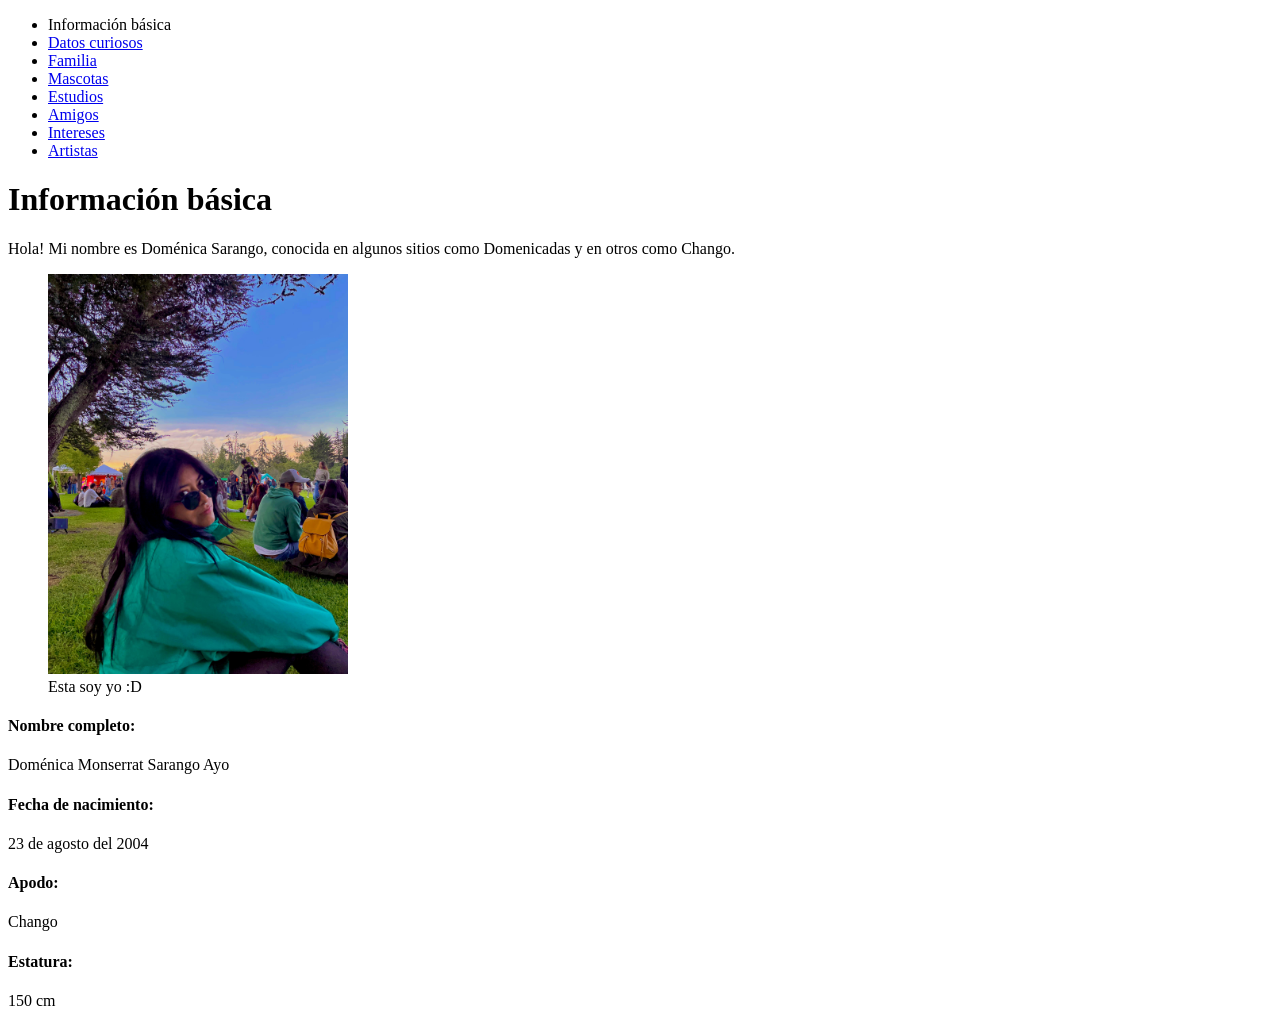
==== index.html @ f3db7be7 "Actualización Datos Personales" ====
<!DOCTYPE html>
<html>
    <head>
     <meta charset="UTF-8">
     <meta name="viewport" content="width=device-width; initial-scale=1.0">
     <title>Blog personal</title>
    </head>
    <body>
       <nav>
          <ul>
            <li> <a>Información básica</a></li>
            <li> <a href="datos_curiosos.html">Datos curiosos</a></li>
            <li> <a href="familia.html">Familia</a></li>
            <li> <a href="mascotas.html">Mascotas</a></li>
            <li> <a href="estudios.html">Estudios</a></li>
            <li> <a href="amigos.html">Amigos</a></li>
            <li> <a href="intereses.html">Intereses</a></li>
            <li> <a href="artistas.html">Artistas</a></li>
          </ul>
       </nav>
      <h1>Información básica</h1>
      <p> Hola! Mi nombre es Doménica Sarango, conocida
          en algunos sitios como Domenicadas y en otros como Chango.</p>
          <figure>
          <img src="imagenes/yo.jpeg" alt="Foto de Doménica" width="300">
           <figcaption>Esta soy yo :D</figcaption>
           </figure>
      <h4>Nombre completo:</h4>
      <p> Doménica Monserrat Sarango Ayo</p>
      <h4>Fecha de nacimiento:</h4>
      <p> 23 de agosto del 2004</p>
      <h4>Apodo:</h4>
      <p> Chango</p>
      <h4>Estatura:</h4>
      <p> 150 cm</p>
    </body>
</html>
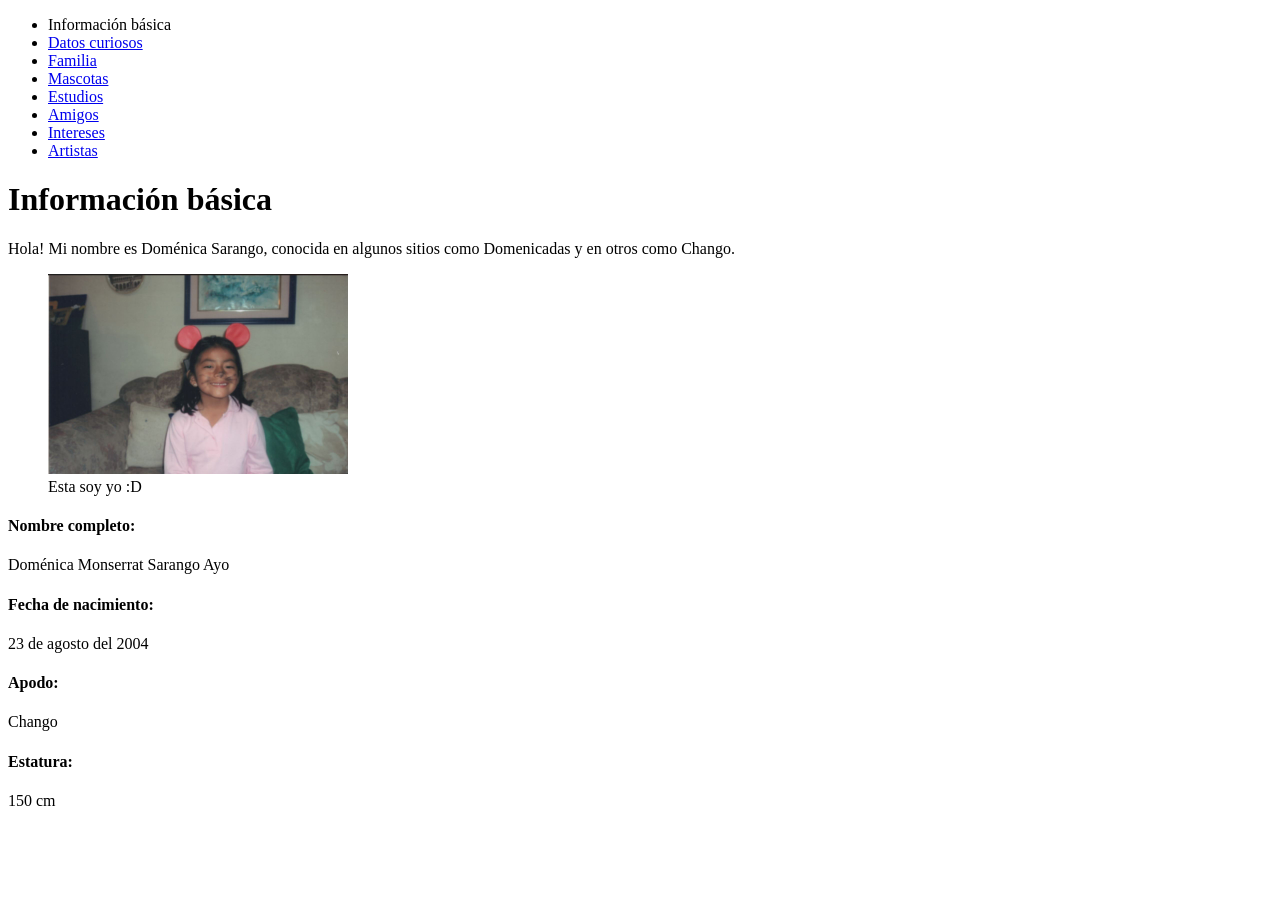
==== commit b2ce320f: "Actualización datos curiosos y familia" ====
--- a/index.html
+++ b/index.html
@@ -22,7 +22,7 @@
       <p> Hola! Mi nombre es Doménica Sarango, conocida
           en algunos sitios como Domenicadas y en otros como Chango.</p>
           <figure>
-          <img src="imagenes/yo.jpeg" alt="Foto de Doménica" width="300">
+          <img src="imagenes/raton.jpg" alt="Foto de Doménica" width="300">
            <figcaption>Esta soy yo :D</figcaption>
            </figure>
       <h4>Nombre completo:</h4>
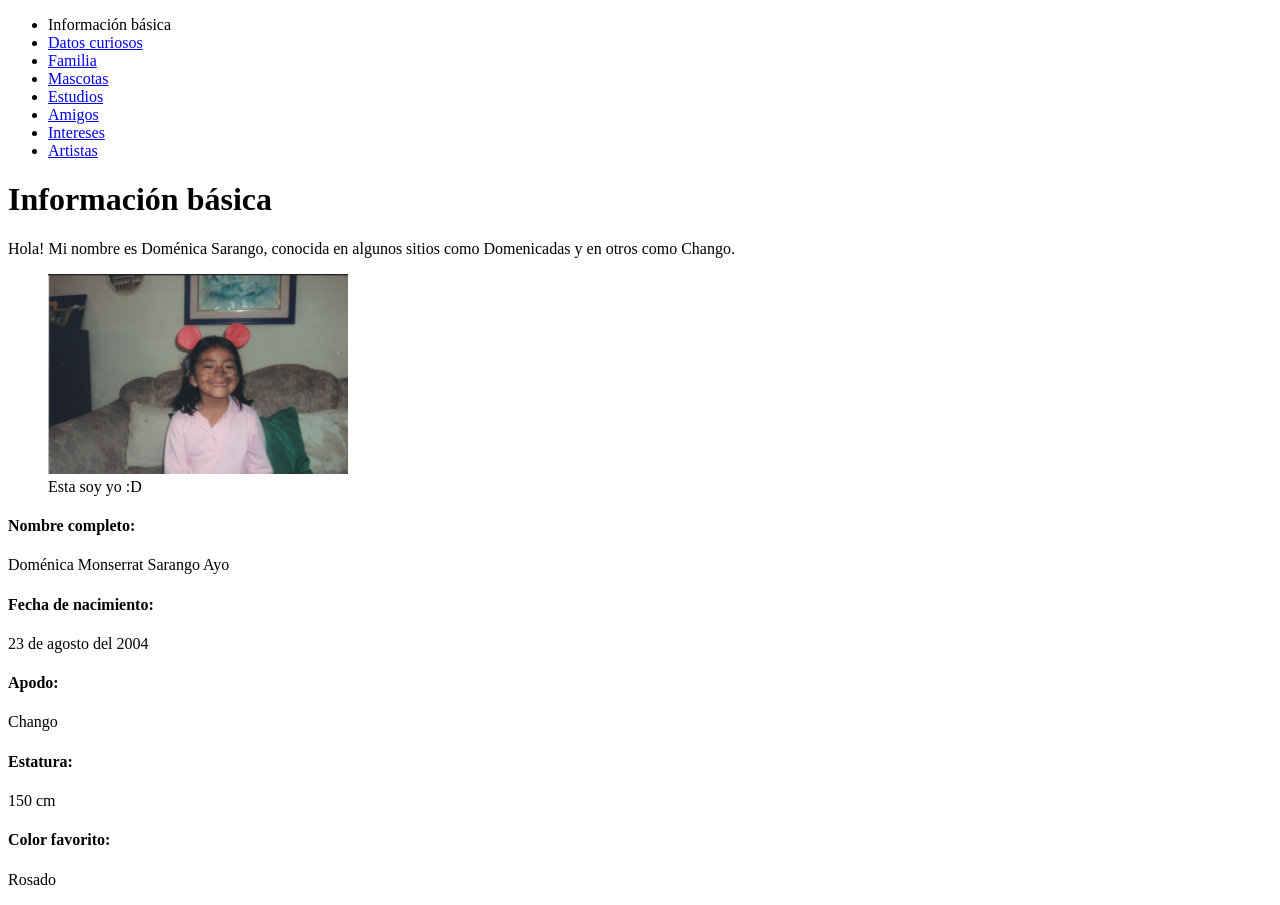
==== commit 41765290: "Actualización gustos e intereses" ====
--- a/index.html
+++ b/index.html
@@ -33,5 +33,7 @@
       <p> Chango</p>
       <h4>Estatura:</h4>
       <p> 150 cm</p>
+      <h4>Color favorito:</h4>
+      <p> Rosado</p>
     </body>
 </html>
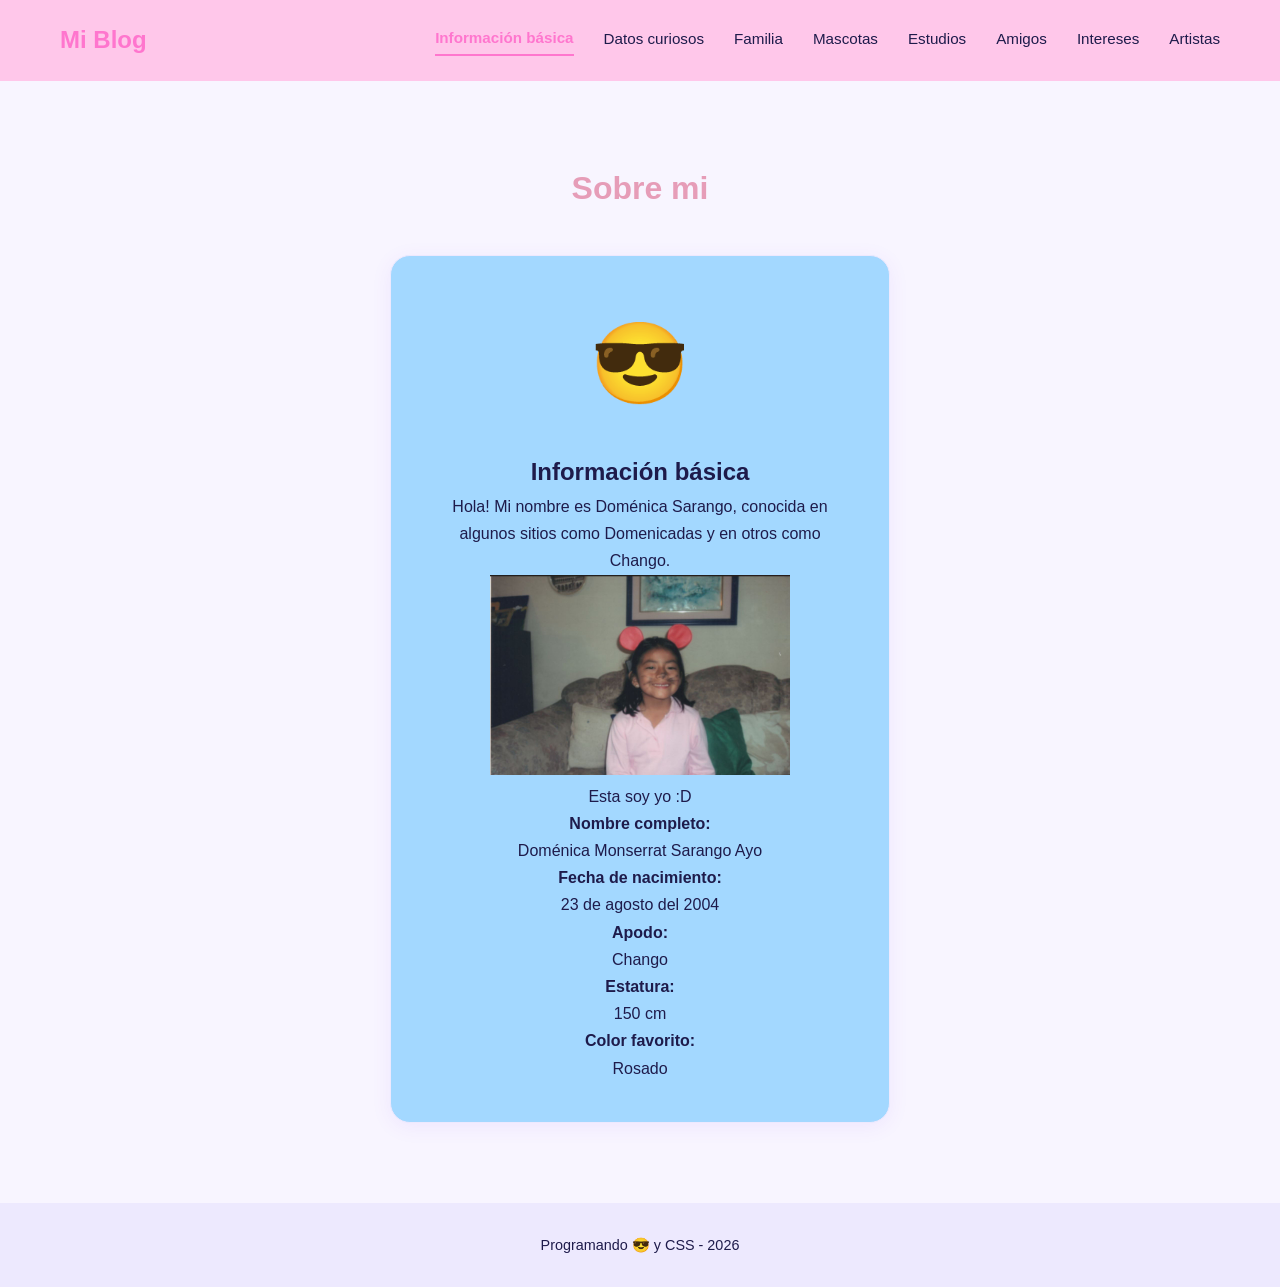
==== commit 5f1b2e3c: "Actualización estilos CSS" ====
--- a/index.html
+++ b/index.html
@@ -4,11 +4,13 @@
      <meta charset="UTF-8">
      <meta name="viewport" content="width=device-width; initial-scale=1.0">
      <title>Blog personal</title>
+     <link rel="stylesheet" href="estilos.css">
     </head>
     <body>
        <nav>
+        <span class="logo">Mi Blog</span>
           <ul>
-            <li> <a>Información básica</a></li>
+            <a href="#" class="activo">Información básica</a>
             <li> <a href="datos_curiosos.html">Datos curiosos</a></li>
             <li> <a href="familia.html">Familia</a></li>
             <li> <a href="mascotas.html">Mascotas</a></li>
@@ -18,7 +20,12 @@
             <li> <a href="artistas.html">Artistas</a></li>
           </ul>
        </nav>
-      <h1>Información básica</h1>
+       
+        <section id="sobre-mi">
+            <h2>Sobre mi</h2>
+            <div class="perfil">
+                <div class="avatar">😎</div>
+                <h1>Información básica</h1>
       <p> Hola! Mi nombre es Doménica Sarango, conocida
           en algunos sitios como Domenicadas y en otros como Chango.</p>
           <figure>
@@ -35,5 +42,11 @@
       <p> 150 cm</p>
       <h4>Color favorito:</h4>
       <p> Rosado</p>
+            </div>
+        </section>
+      
+    <footer>
+            <p>Programando 😎 y CSS - 2026</p>
+        </footer> 
     </body>
 </html>
--- a/estilos.css
+++ b/estilos.css
@@ -0,0 +1,154 @@
+/* VARIABLES - Paleta de colores del sitio */
+:root {
+    --color-fondo: #f8f5ff;
+    --color-primario: #FF76CE;
+    --color-secundario: #E69DB8;
+    --color-texto: #1e1b4b;
+    --color-tarjeta: #A3D8FF;
+    --fuente: 'Segoe UI', sans-serif;
+}
+
+/* RESET - Borrar estilos por defecto del navegadores */ 
+* {
+    margin: 0;
+    padding: 0;
+    box-sizing: border-box;
+    scroll-behavior: smooth;    
+}
+
+body {
+    background-color: var(--color-fondo);
+    color: var(--color-texto);
+    font-family: var(--fuente);
+    line-height: 1.7;
+}
+
+/* NAVEGACION */
+nav{
+    display: flex;
+    justify-content: space-between;
+    align-items: center;
+    padding: 20px 60px;
+    background-color: #FFC7EA;
+    box-shadow: 0 2px 12px rgba(0, 0, 0, 0, 0.08);
+    position: sticky;
+    top: 0;
+}
+
+.logo {
+    font-size: 1.5rem;
+    font-weight: bold;
+    color: var(--color-primario);
+}
+
+nav ul {
+    list-style: none;
+    display: flex;
+    gap: 30px;
+}
+
+nav a {
+    color: var(--color-texto);
+    text-decoration: none;
+    font-size: 0.95rem;
+}
+
+nav a:hover {
+    color: var(--color-secundario);
+}
+
+nav a.activo {
+    color: var(--color-primario);
+    font-weight: bold;
+    border-bottom: 2px solid var(--color-primario);
+    padding-bottom: 3px;
+}
+
+/* ===================================================
+    SECCION FOOTER
+   =================================================== */
+
+footer{
+    text-align: center;
+    padding: 30px;
+    background-color: #ede9fe;
+    font-size: 0.9rem;
+}
+
+/* ===================================================
+    SECCION INICIO
+   =================================================== */
+
+#inicio {
+    min-height: 90vh;
+    display: flex;
+    flex-direction: column;
+    justify-content: center;
+    align-items: center;
+    text-align: center;
+    padding: 40px;
+}
+
+#inicio h1 {
+    font-size: 3rem;
+    margin-bottom: 20px;
+}
+
+.nombre {
+    color: var(--color-primario);
+}
+
+#inicio p{
+    font-size: 1.2rem;
+    max-width: 600px;
+    margin-bottom: 30px;
+    color: #4b5563;
+}
+
+.boton {
+    background-color: var(--color-primario);
+    color: white;
+    padding: 12px 30px;
+    border-radius: 30px;
+    text-decoration: none;
+    font-weight: bold;
+}
+
+.boton:hover{
+    background-color: var(--color-secundario);
+}
+
+/* ===================================================
+    SECCION SOBRE MI
+   =================================================== */
+
+#sobre-mi {
+    padding: 80px 60px;
+    text-align: center;
+}
+
+#sobre-mi h2 {
+    font-size: 2rem;
+    color: var(--color-secundario);
+    margin-bottom: 40px;
+}
+
+.perfil{
+    max-width: 500px;
+    margin: 0 auto;
+    background-color: var(--color-tarjeta);
+    padding: 40px;
+    border-radius: 20px;
+    border: 1px solid #ede9fe;
+    box-shadow: 0 4px 20px rgba(124,58,237,0.08);
+}
+
+.avatar {
+    font-size: 5rem;
+    margin-bottom: 20px;
+}
+
+.perfil .p {
+    color:#4b5563;
+    font-size: 1.05rem;
+}
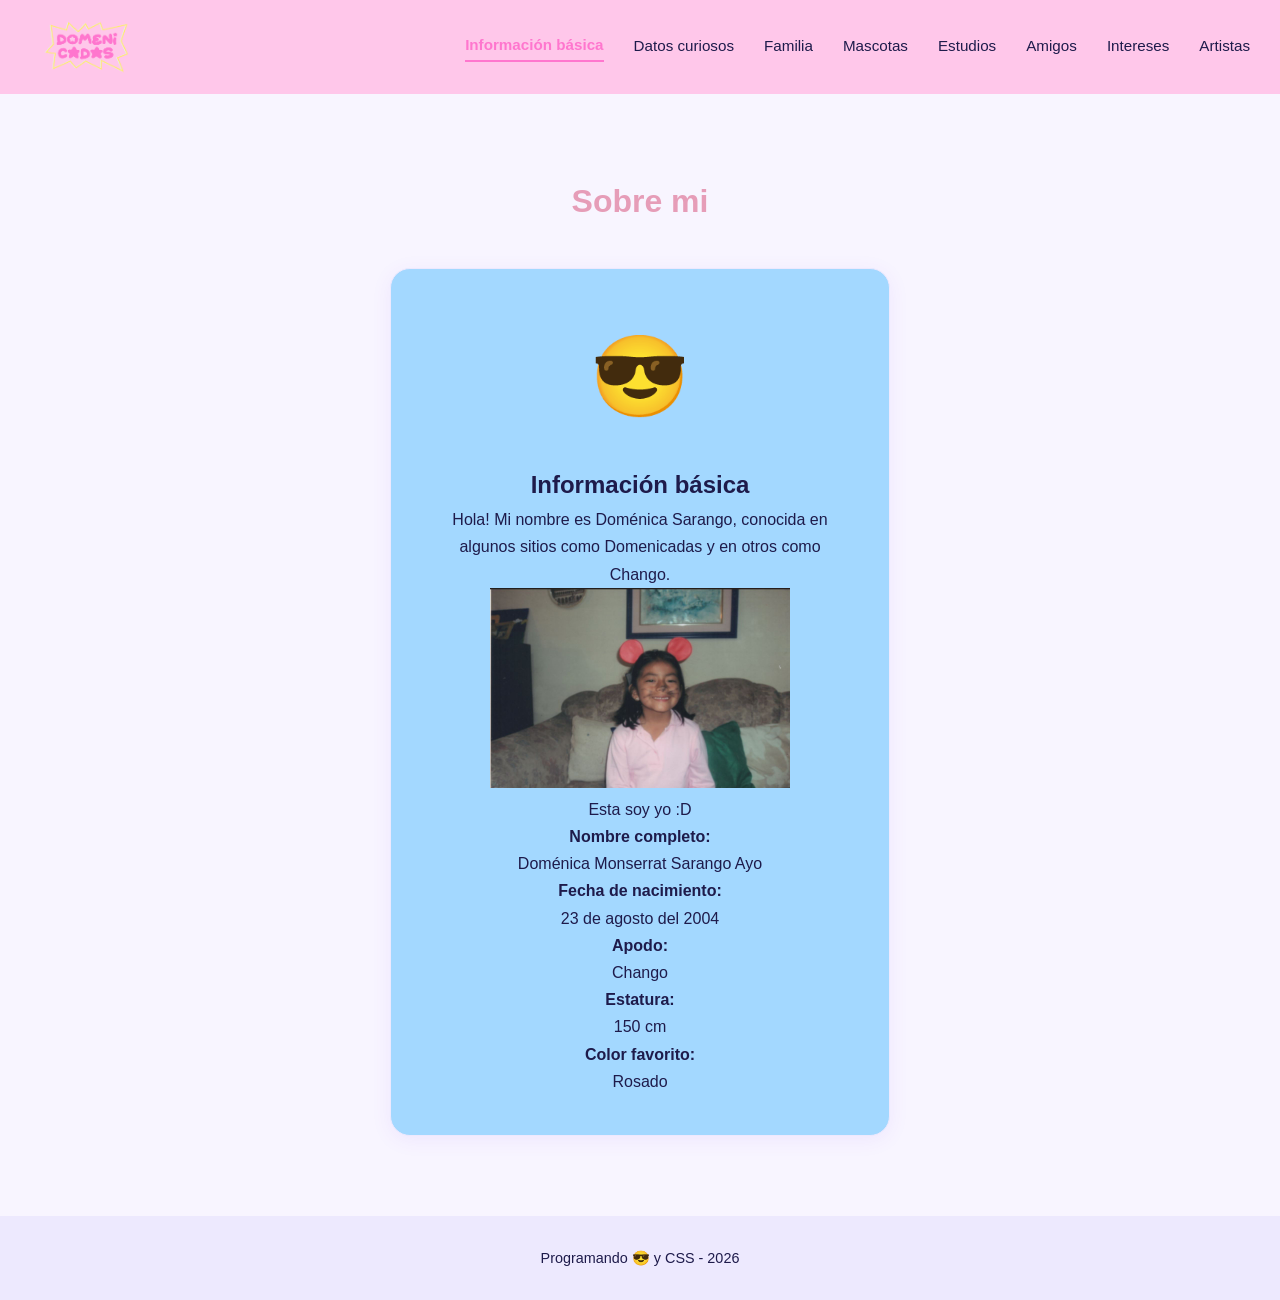
==== commit e8116942: "Actualizacion carrusel" ====
--- a/index.html
+++ b/index.html
@@ -8,7 +8,9 @@
     </head>
     <body>
        <nav>
-        <span class="logo">Mi Blog</span>
+        <a href="principal.html" class="logo">
+        <img src="imagenes/logo.png" alt="Domenicadas">
+        </a>
           <ul>
             <a href="#" class="activo">Información básica</a>
             <li> <a href="datos_curiosos.html">Datos curiosos</a></li>
--- a/estilos.css
+++ b/estilos.css
@@ -28,7 +28,7 @@
     display: flex;
     justify-content: space-between;
     align-items: center;
-    padding: 20px 60px;
+    padding: 20px 30px;
     background-color: #FFC7EA;
     box-shadow: 0 2px 12px rgba(0, 0, 0, 0, 0.08);
     position: sticky;
@@ -36,9 +36,15 @@
 }
 
 .logo {
-    font-size: 1.5rem;
-    font-weight: bold;
-    color: var(--color-primario);
+    display: flex;
+    align-items: center;
+    margin-left: -30px;
+}
+
+.logo img {
+    width: 180px;
+    height: auto;
+    display: block;
 }
 
 nav ul {
@@ -79,14 +85,94 @@
     SECCION INICIO
    =================================================== */
 
+
+
+* {
+    margin: 0;
+    padding: 0;
+    box-sizing: border-box;
+}
+
 #inicio {
-    min-height: 90vh;
-    display: flex;
-    flex-direction: column;
+    min-height: 80vh;
+    width: 100%;
+    position: relative;
+    overflow: hidden;
+
+    display: flex;
     justify-content: center;
     align-items: center;
     text-align: center;
+}
+
+.carrusel-fondo {
+    position: absolute;
+    inset: 0;
+    width: 100%;
+    height: 100%;
+    z-index: 0;
+}
+
+.carrusel-fondo img {
+    position: absolute;
+    inset: 0;
+    width: 100%;
+    height: 100%;
+    object-fit: cover;
+
+    opacity: 0;
+    animation: cambiarFoto 12s infinite;
+}
+
+.carrusel-fondo img:nth-child(1) {
+    animation-delay: 0s;
+}
+
+.carrusel-fondo img:nth-child(2) {
+    animation-delay: 4s;
+}
+
+.carrusel-fondo img:nth-child(3) {
+    animation-delay: 8s;
+}
+
+/* capa rosada encima */
+#inicio::after {
+    content: "";
+    position: absolute;
+    inset: 0;
+    background: rgba(255, 199, 234, 0.55);
+    z-index: 1;
+}
+
+/* texto encima */
+.contenido-inicio {
+    position: relative;
+    z-index: 2;
+    max-width: 900px;
     padding: 40px;
+}
+
+@keyframes cambiarFoto {
+    0% {
+        opacity: 0;
+    }
+
+    8% {
+        opacity: 1;
+    }
+
+    30% {
+        opacity: 1;
+    }
+
+    38% {
+        opacity: 0;
+    }
+
+    100% {
+        opacity: 0;
+    }
 }
 
 #inicio h1 {
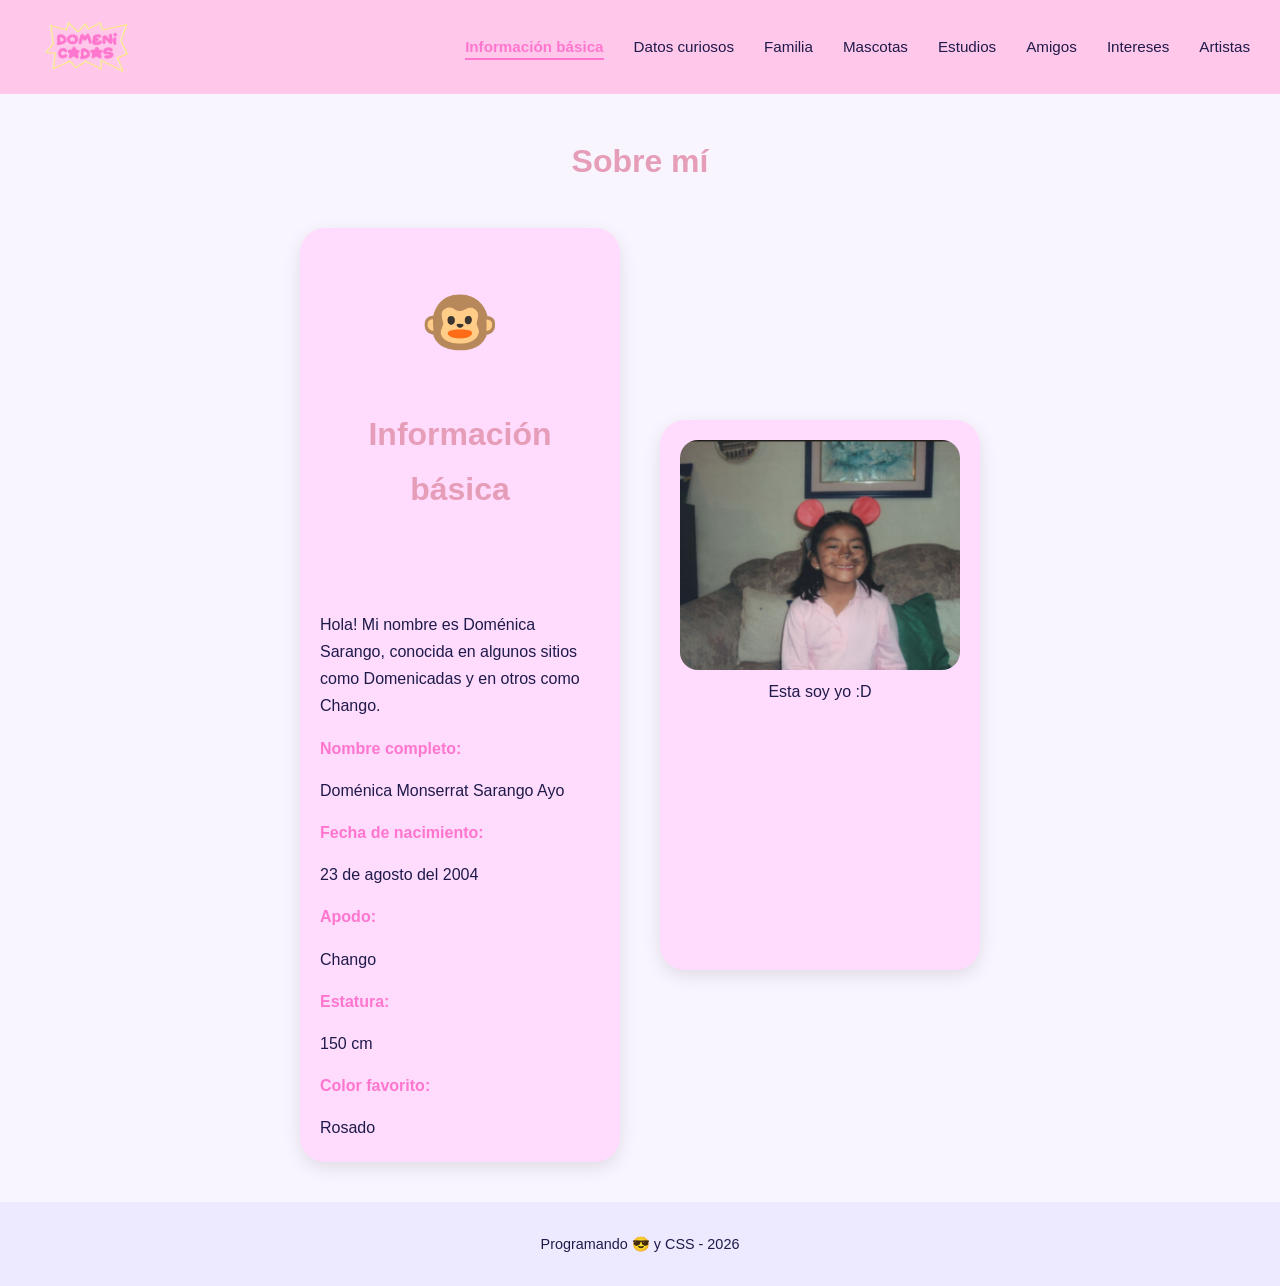
==== commit 2daf9d40: "Actualizacion tarjetas amigos}" ====
--- a/index.html
+++ b/index.html
@@ -12,7 +12,7 @@
         <img src="imagenes/logo.png" alt="Domenicadas">
         </a>
           <ul>
-            <a href="#" class="activo">Información básica</a>
+            <li><a href="#" class="activo">Información básica</a></li>
             <li> <a href="datos_curiosos.html">Datos curiosos</a></li>
             <li> <a href="familia.html">Familia</a></li>
             <li> <a href="mascotas.html">Mascotas</a></li>
@@ -24,28 +24,46 @@
        </nav>
        
         <section id="sobre-mi">
-            <h2>Sobre mi</h2>
-            <div class="perfil">
-                <div class="avatar">😎</div>
-                <h1>Información básica</h1>
-      <p> Hola! Mi nombre es Doménica Sarango, conocida
-          en algunos sitios como Domenicadas y en otros como Chango.</p>
-          <figure>
-          <img src="imagenes/raton.jpg" alt="Foto de Doménica" width="300">
-           <figcaption>Esta soy yo :D</figcaption>
-           </figure>
+  <h2>Sobre mí</h2>
+
+  <div class="perfil">
+
+    <div class="card info-card">
+      <div class="encabezado-card">
+        <div class="avatar">🐵</div>
+        <div class="encabezado-card">
+              <h2>Información básica</h2>
+             </div>
+      </div>
+
+      <p>Hola! Mi nombre es Doménica Sarango, conocida
+      en algunos sitios como Domenicadas y en otros como Chango.</p>
+
       <h4>Nombre completo:</h4>
-      <p> Doménica Monserrat Sarango Ayo</p>
+      <p>Doménica Monserrat Sarango Ayo</p>
+
       <h4>Fecha de nacimiento:</h4>
-      <p> 23 de agosto del 2004</p>
+      <p>23 de agosto del 2004</p>
+
       <h4>Apodo:</h4>
-      <p> Chango</p>
+      <p>Chango</p>
+
       <h4>Estatura:</h4>
-      <p> 150 cm</p>
+      <p>150 cm</p>
+
       <h4>Color favorito:</h4>
-      <p> Rosado</p>
-            </div>
-        </section>
+      <p>Rosado</p>
+    </div>
+
+    <div class="card foto-card">
+      <figure>
+        <img src="imagenes/raton.jpg" alt="Foto de Doménica">
+        <figcaption>Esta soy yo :D</figcaption>
+      </figure>
+    </div>
+
+  </div>
+</section>
       
     <footer>
             <p>Programando 😎 y CSS - 2026</p>
--- a/estilos.css
+++ b/estilos.css
@@ -4,7 +4,7 @@
     --color-primario: #FF76CE;
     --color-secundario: #E69DB8;
     --color-texto: #1e1b4b;
-    --color-tarjeta: #A3D8FF;
+    --color-tarjeta: #FFDBFD;
     --fuente: 'Segoe UI', sans-serif;
 }
 
@@ -33,6 +33,7 @@
     box-shadow: 0 2px 12px rgba(0, 0, 0, 0, 0.08);
     position: sticky;
     top: 0;
+    z-index: 10;
 }
 
 .logo {
@@ -86,12 +87,6 @@
    =================================================== */
 
 
-
-* {
-    margin: 0;
-    padding: 0;
-    box-sizing: border-box;
-}
 
 #inicio {
     min-height: 80vh;
@@ -141,7 +136,7 @@
     content: "";
     position: absolute;
     inset: 0;
-    background: rgba(255, 199, 234, 0.55);
+    background: rgba(255, 199, 233, 0.726);
     z-index: 1;
 }
 
@@ -209,32 +204,128 @@
    =================================================== */
 
 #sobre-mi {
-    padding: 80px 60px;
-    text-align: center;
+    padding: 40px 60px;
+    text-align: center;
+    color:var(--color-primario);
 }
 
 #sobre-mi h2 {
     font-size: 2rem;
     color: var(--color-secundario);
     margin-bottom: 40px;
+    text-align: center;
 }
 
 .perfil{
+  display: flex;
+  gap: 40px;
+  justify-content: center;
+  align-items: center;
+  flex-wrap: wrap;
+}
+
+.card{
+    width: 320px;
+    min-height: 550px;
+    padding: 20px;
+    border-radius: 25px;
+    background: var(--color-tarjeta);
+    box-shadow: 0 6px 18px rgba(0,0,0,0.10);
+    transition: 0.3s ease;
+}
+.info-card{
     max-width: 500px;
+    text-align: left;
+    color: var(--color-texto);
+}
+
+.encabezado-card{
+    padding: 20px;
+    text-align: center;
+    color: var(--color-primario);
+}
+
+.avatar{
+    font-size: 4rem;
+    margin-bottom: 10px;
+}
+
+figcaption{
+    color:var(--color-texto)
+}
+
+.info-card h4{
+    color: var(--color-primario);
+    margin-top: 15px;
+    margin-bottom: 3px;
+}
+
+
+.foto-card img{
+    width: 320px;
+    border-radius: 20px;
+}
+
+/* ===================================================
+    SECCION AMIGOS
+   =================================================== */
+#amigos{
+    padding: 40px;
+}
+
+.titulo-amigos{
+    text-align: center;
+    font-size: 2rem;
+    margin-bottom: 40px;
+    color: var(--color-secundario);
+}
+
+.contenedor-amigos{
+    display: flex;
+    gap: 40px;
+    justify-content: center;
+    align-items: flex-start;
+    flex-wrap: wrap;
+    max-width: 1200px;
     margin: 0 auto;
-    background-color: var(--color-tarjeta);
-    padding: 40px;
-    border-radius: 20px;
-    border: 1px solid #ede9fe;
-    box-shadow: 0 4px 20px rgba(124,58,237,0.08);
-}
-
-.avatar {
-    font-size: 5rem;
-    margin-bottom: 20px;
-}
-
-.perfil .p {
-    color:#4b5563;
-    font-size: 1.05rem;
-}+}
+
+.card img{
+    width: 100%;
+    height: 230px;
+    object-fit: cover;
+    border-radius: 18px;
+}
+
+.card:hover{
+    transform: translateY(-8px);
+}
+
+.card p{
+    text-align: left;
+    margin-top: 15px;
+}
+
+.card li{
+    text-align: left;
+    margin-left: 10px;
+}
+
+.card h2 {
+    color:var(--color-primario)
+}
+
+details{
+    margin-top: 15px;
+}
+
+summary{
+    cursor: pointer;
+    color: var(--color-primario);
+    font-weight: bold;
+}
+
+summary:hover{
+    color: var(--color-secundario);
+}
+
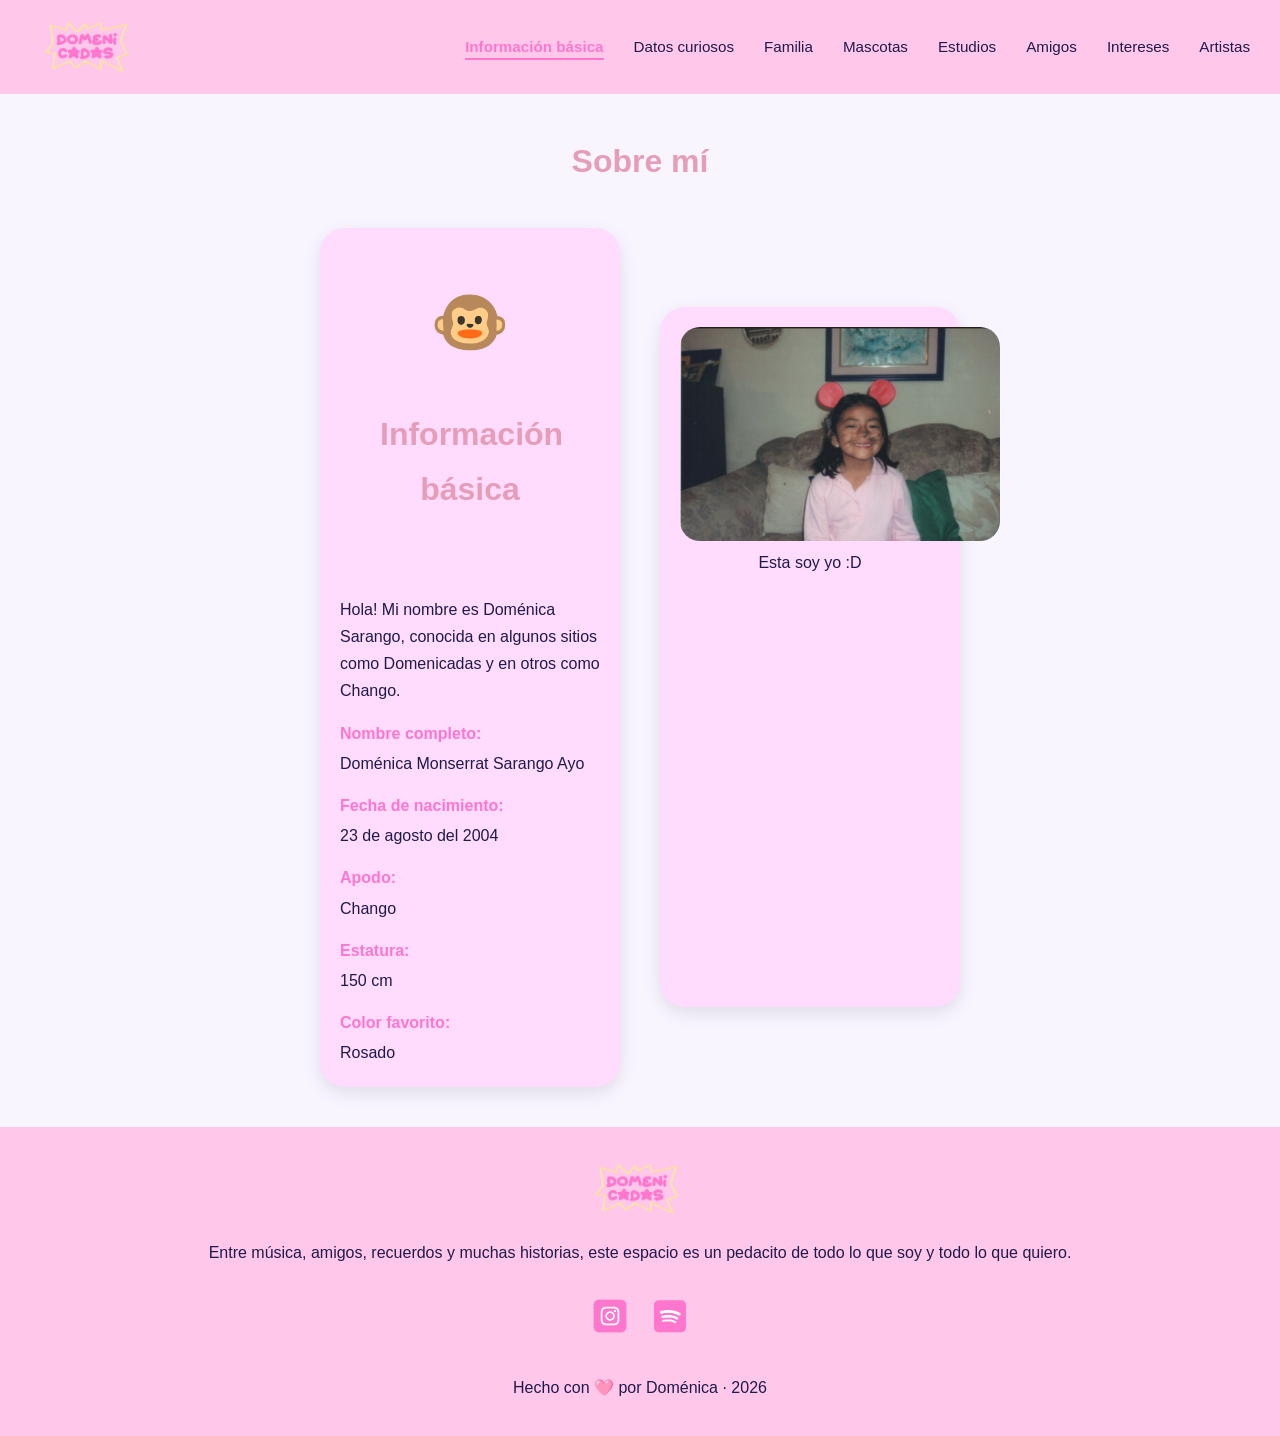
==== commit 112c6b32: "Actualización artistas, amigos y footer" ====
--- a/index.html
+++ b/index.html
@@ -65,8 +65,35 @@
   </div>
 </section>
       
-    <footer>
-            <p>Programando 😎 y CSS - 2026</p>
-        </footer> 
+        <footer class="footer">
+         <div class="footer-contenido">
+         <div class="footer-logo-info">
+            <img src="imagenes/logo.png"
+                 alt="Domenicadas"
+                 class="footer-logo">
+            <p>
+                Entre música, amigos, recuerdos y muchas historias,
+                este espacio es un pedacito de todo lo que soy y todo
+                lo que quiero.
+            </p>
+        </div>
+        <div class="footer-redes">
+            
+            <div class="footer-redes">
+          <a href="https://instagram.com/domenicadas">
+          <img src="imagenes/rede_ig.png" alt="Instagram">
+          </a>
+          <a href="https://open.spotify.com/user/22czi4xrthyelupylya5npteq?si=a3b153650ca64533">
+          <img src="imagenes/redes_sp.png" alt="GitHub">
+          </a>
+          </div>
+        </div>
+        </div>
+
+      <p class="footer-copy">
+        Hecho con 🩷 por Doménica · 2026
+       </p>
+
+    </footer>
     </body>
 </html>
--- a/estilos.css
+++ b/estilos.css
@@ -75,13 +75,60 @@
     SECCION FOOTER
    =================================================== */
 
-footer{
-    text-align: center;
-    padding: 30px;
-    background-color: #ede9fe;
-    font-size: 0.9rem;
-}
-
+.footer{
+    background-color: #FFC7EA;
+    padding: 35px 20px;
+    text-align: center;
+}
+
+.footer-logo{
+    width: 180px;
+    margin-bottom: 15px;
+}
+
+.footer-texto{
+    max-width: 530px;
+    margin: 0 auto 20px auto;
+    line-height: 1.6;
+}
+
+.footer-redes{
+    display: flex;
+    justify-content: center;
+    gap: 20px;
+    margin-bottom: 20px;
+}
+
+.footer-redes img{
+    width: 45px;
+    transition: 0.3s;
+}
+
+.footer-redes img:hover{
+    transform: scale(1.1);
+}
+
+.footer-redes{
+    display: flex;
+    justify-content: center;
+    gap: 20px;
+    margin-top: 10px;
+    margin-bottom: 15px;
+}
+
+.footer-copy{
+    margin-top: 10px;
+}
+
+.footer-redes img{
+    margin-top: 10px;
+    width:40px;
+    height:40px;
+}
+
+.footer-redes img:hover{
+    transform:scale(1.1);
+}
 /* ===================================================
     SECCION INICIO
    =================================================== */
@@ -225,8 +272,8 @@
 }
 
 .card{
-    width: 320px;
-    min-height: 550px;
+    width: 300px;
+    min-height: 700px;
     padding: 20px;
     border-radius: 25px;
     background: var(--color-tarjeta);
@@ -282,38 +329,56 @@
 
 .contenedor-amigos{
     display: flex;
-    gap: 40px;
+    flex-wrap: wrap;
+    gap: 25px;
     justify-content: center;
     align-items: flex-start;
+}
+
+.contenedor-amigos{
+    display: flex;
     flex-wrap: wrap;
-    max-width: 1200px;
-    margin: 0 auto;
-}
-
-.card img{
+    gap: 25px;
+    justify-content: center;
+    align-items: flex-start;
+}
+
+.card-amigo{
+    width: 300px;
+    height: 650px;
+    padding: 20px;
+    border-radius: 25px;
+    background: var(--color-tarjeta);
+    box-shadow: 0 6px 18px rgba(0,0,0,0.10);
+    transition: 0.3s ease;
+    overflow: auto;
+}
+
+.card-amigo img{
     width: 100%;
     height: 230px;
     object-fit: cover;
     border-radius: 18px;
 }
 
+.card-amigo:hover{
+    transform: translateY(-8px);
+}
+
+.card-amigo p,
+.card-amigo li{
+    text-align: left;
+}
+
+.card-amigo h2{
+    color: var(--color-primario);
+}
+
 .card:hover{
     transform: translateY(-8px);
 }
 
-.card p{
-    text-align: left;
-    margin-top: 15px;
-}
-
-.card li{
-    text-align: left;
-    margin-left: 10px;
-}
-
-.card h2 {
-    color:var(--color-primario)
-}
+
 
 details{
     margin-top: 15px;
@@ -329,3 +394,65 @@
     color: var(--color-secundario);
 }
 
+
+#artistas{
+    padding: 40px;
+    text-align: center;
+}
+
+/* ===================================================
+    SECCION ARTISTAS
+   =================================================== */
+.biblioteca{
+    width: 800px;
+    height: 1200px;
+    margin: 40px auto;
+    position: relative;
+
+    background-image: url("imagenes/biblioteca.png");
+    background-size: contain;
+    background-repeat: no-repeat;
+    background-position: center;
+}
+
+.cancion{
+    position: absolute;
+    width: 280px;
+    height: 152px;
+    border: none;
+    border-radius: 12px;
+}
+
+.cancion1{
+    top: 260px;
+    left: 95px;
+}
+
+.cancion2{
+    top: 445px;
+    left: 380px;
+}
+.cancion3{
+    top: 260px;
+    left: 390px;
+}
+
+.cancion4{
+    top: 620px;
+    left: 95px;
+}
+
+.cancion5{
+    top: 620px;
+    left: 390px;
+}
+
+.cancion6{
+    top: 800px;
+    left: 390px;
+}
+
+.cancion7{
+    top: 980px;
+    left: 220px;
+}
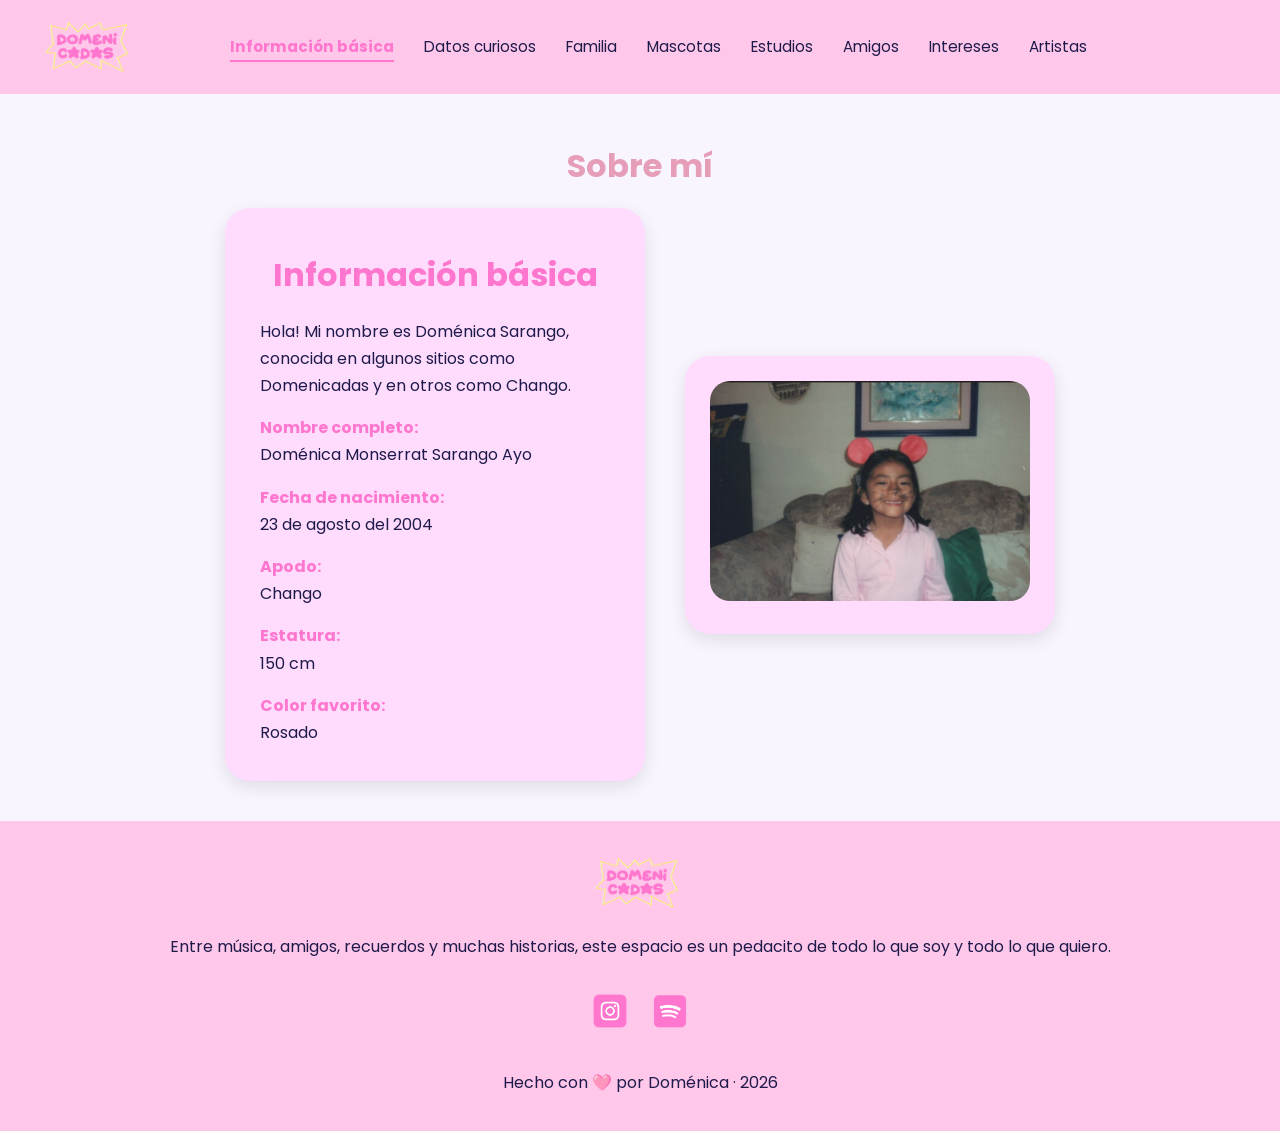
==== commit 25f5c6c2: "Actualización familia, mascotas y amigos" ====
--- a/index.html
+++ b/index.html
@@ -5,6 +5,7 @@
      <meta name="viewport" content="width=device-width; initial-scale=1.0">
      <title>Blog personal</title>
      <link rel="stylesheet" href="estilos.css">
+     <link href="https://fonts.googleapis.com/css2?family=Poppins:wght@400;500;600;700&display=swap" rel="stylesheet">
     </head>
     <body>
        <nav>
@@ -24,17 +25,13 @@
        </nav>
        
         <section id="sobre-mi">
-  <h2>Sobre mí</h2>
+        <h2 class="titulo-sobre-mi">Sobre mí</h2>
 
   <div class="perfil">
 
-    <div class="card info-card">
-      <div class="encabezado-card">
-        <div class="avatar">🐵</div>
-        <div class="encabezado-card">
-              <h2>Información básica</h2>
-             </div>
-      </div>
+    <div class="card-info">
+        
+      <h2 class="titulo-info">Información básica</h2>
 
       <p>Hola! Mi nombre es Doménica Sarango, conocida
       en algunos sitios como Domenicadas y en otros como Chango.</p>
@@ -55,10 +52,9 @@
       <p>Rosado</p>
     </div>
 
-    <div class="card foto-card">
+    <div class="foto-info">
       <figure>
         <img src="imagenes/raton.jpg" alt="Foto de Doménica">
-        <figcaption>Esta soy yo :D</figcaption>
       </figure>
     </div>
 
--- a/estilos.css
+++ b/estilos.css
@@ -5,7 +5,7 @@
     --color-secundario: #E69DB8;
     --color-texto: #1e1b4b;
     --color-tarjeta: #FFDBFD;
-    --fuente: 'Segoe UI', sans-serif;
+    --fuente: 'Poppins', sans-serif;
 }
 
 /* RESET - Borrar estilos por defecto del navegadores */ 
@@ -25,7 +25,6 @@
 
 /* NAVEGACION */
 nav{
-    display: flex;
     justify-content: space-between;
     align-items: center;
     padding: 20px 30px;
@@ -34,6 +33,8 @@
     position: sticky;
     top: 0;
     z-index: 10;
+    display: grid;
+    grid-template-columns: 200px 1fr;
 }
 
 .logo {
@@ -72,7 +73,7 @@
 }
 
 /* ===================================================
-    SECCION FOOTER
+    FOOTER
    =================================================== */
 
 .footer{
@@ -132,8 +133,6 @@
 /* ===================================================
     SECCION INICIO
    =================================================== */
-
-
 
 #inicio {
     min-height: 80vh;
@@ -256,12 +255,23 @@
     color:var(--color-primario);
 }
 
-#sobre-mi h2 {
+.titulo-sobre-mi{
+    text-align:center;
+    color:var(--color-secundario);
+    font-size:2rem;
+    padding: 5PX;
+    margin-bottom: 10px;
+}
+
+.titulo-info{
+    text-align:center;
+    color:var(--color-primario);
     font-size: 2rem;
-    color: var(--color-secundario);
-    margin-bottom: 40px;
-    text-align: center;
-}
+    padding: 5PX;
+    margin-bottom: 10px;
+    white-space: nowrap;
+}
+
 
 .perfil{
   display: flex;
@@ -271,45 +281,49 @@
   flex-wrap: wrap;
 }
 
-.card{
-    width: 300px;
-    min-height: 700px;
-    padding: 20px;
+.card-info{
+    width: 420px;
+    background: var(--color-tarjeta);
+    padding: 35px;
     border-radius: 25px;
+    box-shadow: 0 6px 18px rgba(0,0,0,0.10);
+    text-align: left;
+    
+}
+
+.encabezado-info{
+    text-align: center;
+    margin-bottom: 30px;
+}
+
+.card-info:hover{
+    transform: translateY(-8px);
+}
+
+.card-info h4{
+    color: var(--color-primario);
+    margin-top: 15px;
+}
+
+.card-info p{
+    color: var(--color-texto);
+}
+
+.foto-info{
     background: var(--color-tarjeta);
+    padding: 25px;
+    border-radius: 25px;
     box-shadow: 0 6px 18px rgba(0,0,0,0.10);
-    transition: 0.3s ease;
-}
-.info-card{
-    max-width: 500px;
-    text-align: left;
-    color: var(--color-texto);
-}
-
-.encabezado-card{
-    padding: 20px;
-    text-align: center;
-    color: var(--color-primario);
-}
-
-.avatar{
-    font-size: 4rem;
-    margin-bottom: 10px;
-}
-
-figcaption{
-    color:var(--color-texto)
-}
-
-.info-card h4{
-    color: var(--color-primario);
-    margin-top: 15px;
-    margin-bottom: 3px;
-}
-
-
-.foto-card img{
+}
+
+.foto-info:hover{
+    transform: translateY(-8px);
+}
+
+.foto-info img{
     width: 320px;
+    height: 220px;
+    object-fit: cover;
     border-radius: 20px;
 }
 
@@ -335,18 +349,10 @@
     align-items: flex-start;
 }
 
-.contenedor-amigos{
-    display: flex;
-    flex-wrap: wrap;
-    gap: 25px;
-    justify-content: center;
-    align-items: flex-start;
-}
-
 .card-amigo{
-    width: 300px;
+    width: 320px;
     height: 650px;
-    padding: 20px;
+    padding: 35px;
     border-radius: 25px;
     background: var(--color-tarjeta);
     box-shadow: 0 6px 18px rgba(0,0,0,0.10);
@@ -356,7 +362,7 @@
 
 .card-amigo img{
     width: 100%;
-    height: 230px;
+    height: 200px;
     object-fit: cover;
     border-radius: 18px;
 }
@@ -368,15 +374,14 @@
 .card-amigo p,
 .card-amigo li{
     text-align: left;
+    padding: 5px;
 }
 
 .card-amigo h2{
     color: var(--color-primario);
 }
 
-.card:hover{
-    transform: translateY(-8px);
-}
+
 
 
 
@@ -395,14 +400,15 @@
 }
 
 
+
+
+/* ===================================================
+    SECCION ARTISTAS
+   =================================================== */
 #artistas{
     padding: 40px;
     text-align: center;
 }
-
-/* ===================================================
-    SECCION ARTISTAS
-   =================================================== */
 .biblioteca{
     width: 800px;
     height: 1200px;
@@ -455,4 +461,220 @@
 .cancion7{
     top: 980px;
     left: 220px;
-}+}
+
+/* ===================================================
+    SECCION ESTUDIOS
+   =================================================== */
+#estudios{
+    padding: 40px;
+}
+
+#estudios h1{
+    text-align: center;
+    color: var(--color-primario);
+    font-size: 2.5rem;
+    margin-bottom: 20px;
+}
+
+.timeline{
+    position: relative;
+    max-width: 750px;
+    margin: 0 auto;
+}
+
+.timeline::before{
+    content: "";
+    position: absolute;
+    left: 180px;
+    top: 0;
+    width: 4px;
+    height: 100%;
+    background: var(--color-primario);
+}
+
+.evento{
+    display: flex;
+    align-items: center;
+    margin-bottom: 50px;
+    margin-left: 20px;
+}
+
+.fecha{
+    width: 150px;
+    text-align: right;
+    margin-right: 65px;
+    padding-right: 45px;
+    font-weight: bold;
+    color: var(--color-primario);
+}
+
+.contenido{
+    width: 430px;
+    background: var(--color-tarjeta);
+    padding: 35px;
+    border-radius: 18px;
+}
+
+.contenido h2{
+    color: var(--color-primario);
+}
+.evento::after{
+    content: "";
+    width: 20px;
+    height: 20px;
+    background: var(--color-primario);
+    border-radius: 50%;
+    position: absolute;
+    left: 170px;
+}
+
+/* ===================================================
+    SECCION COMBINADA: DATOS C E INTERESES
+   =================================================== */
+
+#combinado{
+    padding: 40px;
+}
+
+.fila{
+    display:flex;
+    justify-content:center;
+    align-items:center;
+    gap:30px;
+    margin:40px 0;
+}
+
+.fila.inversa{
+    flex-direction: row-reverse;
+}
+
+.tarjeta-titulo{
+    width:250px;
+    height:180px;
+    background:var(--color-tarjeta);
+    border-radius:25px;
+    display:flex;
+    justify-content:center;
+    align-items:center;
+    text-align:center;
+    box-shadow:0 6px 18px rgba(0,0,0,.10);
+}
+
+.tarjeta-titulo h2{
+    color: var(--color-primario);
+    font-size: 1.8rem;
+    font-weight:bold;
+}
+.tarjeta-contenido{
+    max-width:800px;
+    background:var(--color-tarjeta);
+    padding:30px;
+    border-radius:25px;
+    box-shadow:0 6px 18px rgba(0,0,0,.10);
+}
+
+.tarjeta-titulo:hover{
+    transform: translateY(-8px);
+}
+/* ===================================================
+    SECCION FAMILIA
+   =================================================== */
+
+#familia{
+    padding: 40px;
+}
+
+.foto-familia{
+    width: 80%;
+    max-width: 300px;
+    border-radius: 25px;
+    display: block;
+    margin: 0 auto 30px;
+}
+
+
+.intro-familia{
+    text-align:center;
+    max-width:800px;
+    margin:0 auto 50px;
+}
+
+.tarjeta-familia{
+    max-width:800px;
+    min-width: 800px;
+    background:var(--color-tarjeta);
+    padding:35px;
+    padding-right: 10px;
+    border-radius:25px;
+    box-shadow:0 6px 18px rgba(0,0,0,.10);
+}
+
+.tarjeta-familia h2{
+    color: var(--color-primario);
+    font-size: 1.8rem;
+    font-weight:bold;
+}
+.tarjeta-foto{
+    width:350px;
+    height:250px;
+    border-radius:25px;
+    overflow:hidden;
+    box-shadow:0 6px 18px rgba(0,0,0,.10);
+}
+
+.tarjeta-foto:hover{
+    transform: translateY(-8px);
+}
+.tarjeta-foto img{
+    width:100%;
+    height:100%;
+    object-fit:cover;
+}
+
+/* ===================================================
+    SECCION MASCOTAS
+   =================================================== */
+#mascotas{
+    padding: 40px;
+}
+
+.contenedor-mascotas{
+    display: flex;
+    flex-wrap: wrap;
+    gap: 25px;
+    justify-content: center;
+    align-items: flex-start;
+}
+
+.card-mascota{
+    width: 400px;
+    height: 550px;
+    padding: 35px;
+    border-radius: 25px;
+    background: var(--color-tarjeta);
+    box-shadow: 0 6px 18px rgba(0,0,0,0.10);
+    transition: 0.3s ease;
+    overflow: auto;
+}
+
+.card-mascota img{
+    width: 100%;
+    height: 200px;
+    object-fit: cover;
+    border-radius: 18px;
+}
+
+.card-mascota:hover{
+    transform: translateY(-8px);
+}
+
+.card-mascota p,
+.card-mascota li{
+    text-align: left;
+    padding: 5px;
+}
+
+.card-mascota h2{
+    color: var(--color-primario);
+}
